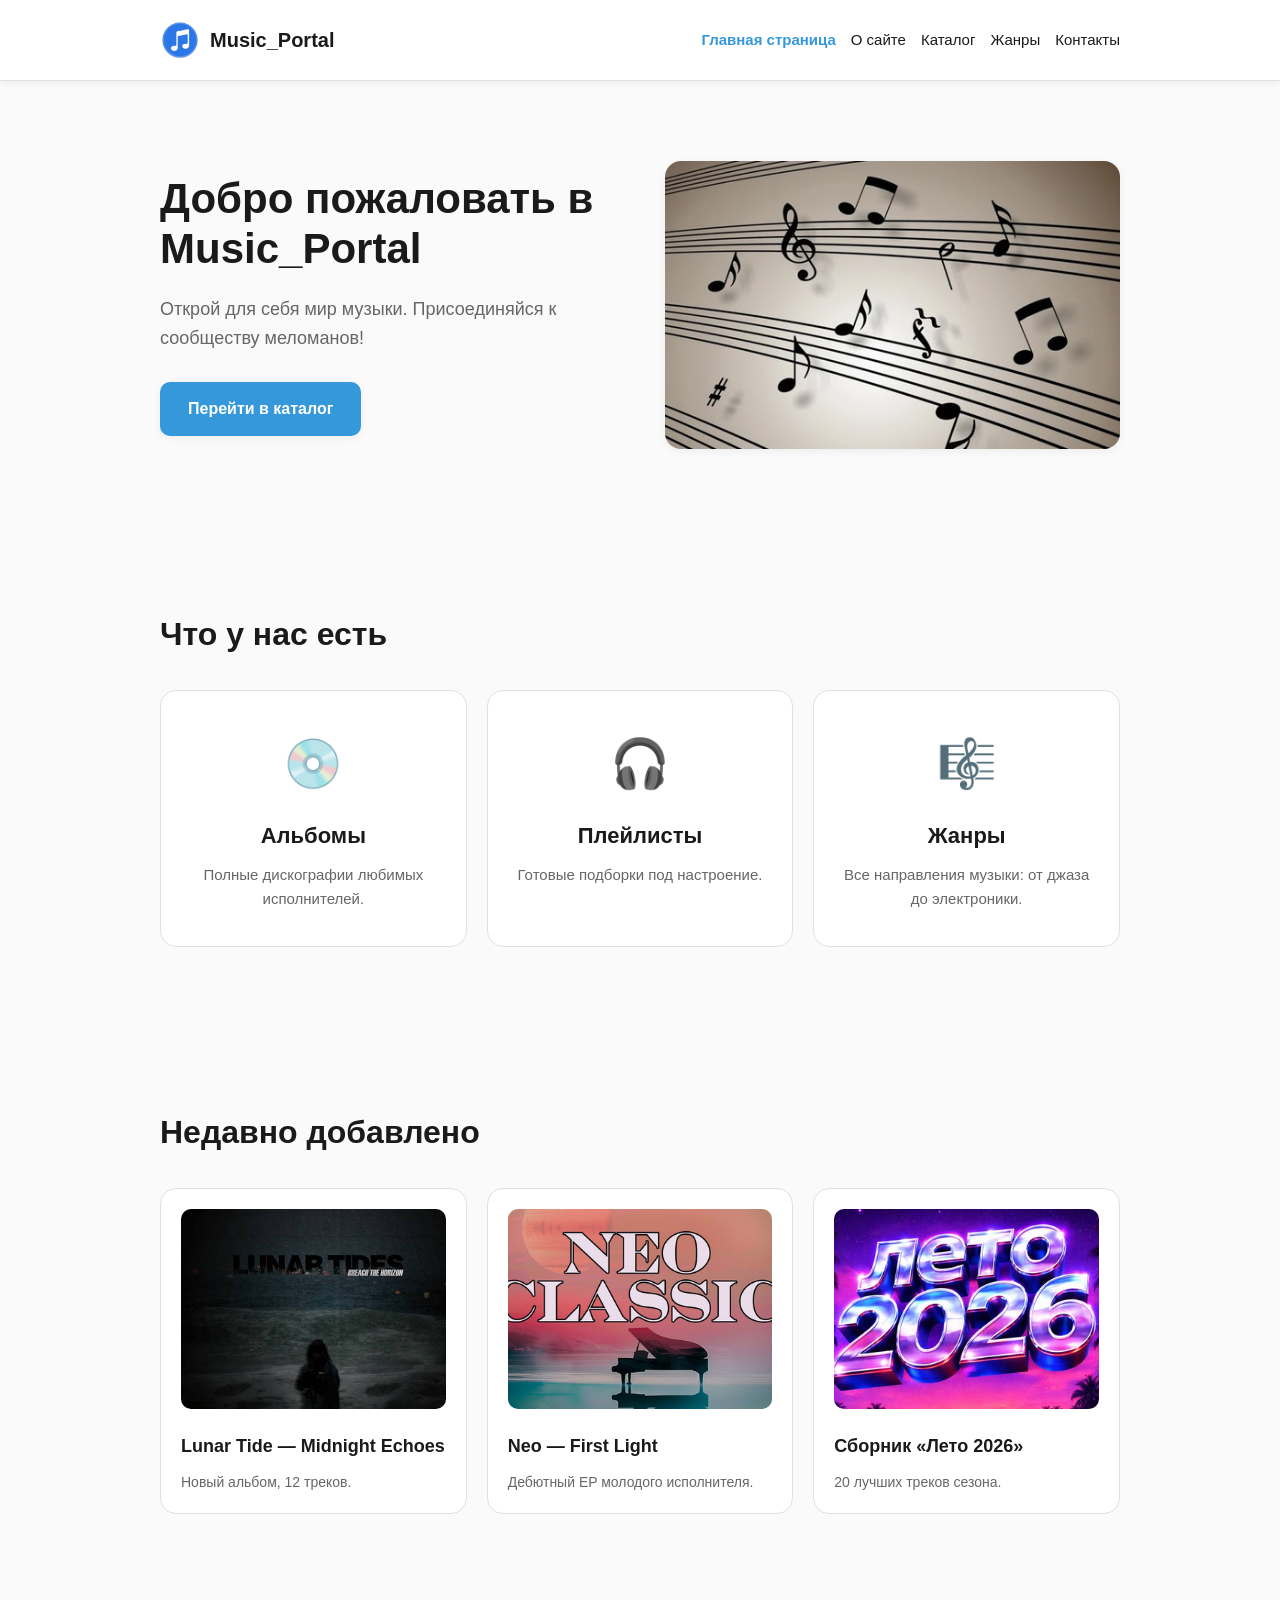
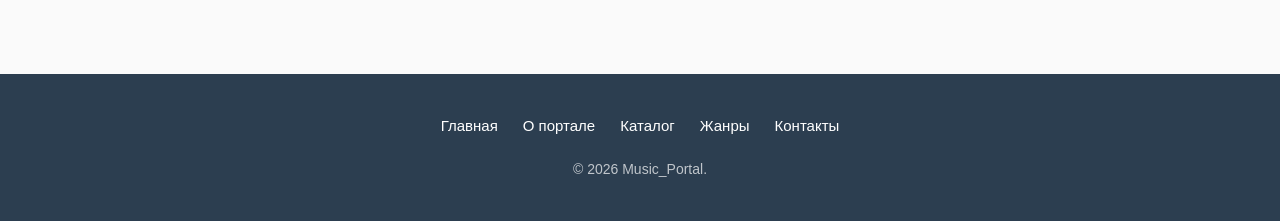
==== Music_Portal/index.html @ a6eb63cb "Add files via upload" ====
<!DOCTYPE html>
<html lang="ru">
    <head>
        <meta charset="UTF-8">
        <meta name="viewport" content="width=device-width, initial-scale=1.0">
        <meta name="description" content="Music_Portal — каталог музыки: альбомы, плейлисты, жанры. Открой для себя мир музыки.">

        <title>Music_Portal — каталог музыки, альбомы и жанры</title>

        <link rel="stylesheet" href="css/styles.css">
    </head>

    <body>

        <header class="header">
            <div class="container">

                <a href="index.html" class="logo">
                    <img src="images/logo.png" alt="" class="logo-img">
                    <span>Music_Portal</span>
                </a>

                <nav class="nav">
                    <ul class="nav-list">
                        <li><a href="index.html" class="active">Главная страница</a></li>
                        <li><a href="about.html">О сайте</a></li>
                        <li><a href="catalog.html">Каталог</a></li>
                        <li><a href="genres.html">Жанры</a></li>
                        <li><a href="contacts.html">Контакты</a></li>
                    </ul>
                </nav>
            </div>
        </header>

        <section class="intro">
            <div class="container">
                <div class="intro-text">
                    <h1 class="intro-title">Добро пожаловать в Music_Portal</h1>
                    <p class="intro-desc">Открой для себя мир музыки. Присоединяйся к сообществу меломанов!</p>
                    <a href="catalog.html" class="btn">Перейти в каталог</a>
                </div>

                <div class="slider">
                    <img src="images/slide2.png" alt="Нотная запись на нотном стане">
                </div>
            </div>
        </section>

        <section class="services">
            <div class="container">
                <h2 class="section-title">Что у нас есть</h2>
                <div class="services-grid">

                    <div class="service-card">
                        <div class="service-icon">💿</div>
                        <h3>Альбомы</h3>
                        <p>Полные дискографии любимых исполнителей.</p>
                    </div>

                    <div class="service-card">
                        <div class="service-icon">🎧</div>
                        <h3>Плейлисты</h3>
                        <p>Готовые подборки под настроение.</p>
                    </div>

                    <div class="service-card">
                        <div class="service-icon">🎼</div>
                        <h3>Жанры</h3>
                        <p>Все направления музыки: от джаза до электроники.</p>
                    </div>

                </div>
            </div>
        </section>

        <section class="recent">
            <div class="container">
                <h2 class="section-title">Недавно добавлено</h2>
                <div class="recent-grid">

                    <div class="recent-card">
                        <a href="catalog.html" class="recent-link">
                            <img src="images/recent1.jpg" alt="Lunar Tide — Midnight Echoes" loading="lazy">
                            <h4>Lunar Tide — Midnight Echoes</h4>
                            <p>Новый альбом, 12 треков.</p>
                        </a>
                    </div>

                    <div class="recent-card">
                        <a href="catalog.html" class="recent-link">
                            <img src="images/recent2.jpg" alt="Neo — First Light" loading="lazy">
                            <h4>Neo — First Light</h4>
                            <p>Дебютный EP молодого исполнителя.</p>
                        </a>
                    </div>

                    <div class="recent-card">
                        <a href="catalog.html" class="recent-link">
                            <img src="images/recent3.jpg" alt="Сборник Лето 2026" loading="lazy">
                            <h4>Сборник «Лето 2026»</h4>
                            <p>20 лучших треков сезона.</p>
                        </a>
                    </div>

                </div>
            </div>
        </section>

        <footer class="footer">
            <div class="container">
                <nav class="footer-nav">
                    <a href="index.html">Главная</a>
                    <a href="about.html">О портале</a>
                    <a href="catalog.html">Каталог</a>
                    <a href="genres.html">Жанры</a>
                    <a href="contacts.html">Контакты</a>
                </nav>
                <p>© 2026 Music_Portal.</p>
            </div>
        </footer>

        <script src="js/script.js"></script>

    </body>
</html>
---- Music_Portal/css/styles.css ----
/* ==================== СБРОС ==================== */
* {
    margin: 0;
    padding: 0;
    box-sizing: border-box;
}

/* ==================== ПЕРЕМЕННЫЕ ==================== */
:root {
    --bg: #fafafa;
    --bg-block: #ffffff;
    --text: #1a1a1a;
    --text-muted: #666666;
    --accent: #3498db;
    --accent-hover: #2980b9;
    --accent-visited: #446ead;
    --accent-active: #1c5980;
    --border: #e0e0e0;
    --shadow: 0 2px 8px rgba(0, 0, 0, 0.06);
    --shadow-hover: 0 8px 24px rgba(0, 0, 0, 0.12);
    --radius: 16px;
}

/* ==================== БАЗА ==================== */
html {
    scroll-behavior: smooth;
}

body {
    font-family: -apple-system, BlinkMacSystemFont, 'Segoe UI', Roboto, sans-serif;
    background: var(--bg);
    color: var(--text);
    line-height: 1.6;
}

.container {
    width: min(1000px, 90%);
    margin: 0 auto;
    padding: 0 20px;
}

.section-title {
    font-size: clamp(24px, 4vw, 32px);
    margin-bottom: 30px;
    color: var(--text);
    font-weight: 700;
}

/* ==================== ДОСТУПНОСТЬ ==================== */
a:focus-visible,
button:focus-visible,
input:focus-visible {
    outline: 2px solid var(--accent);
    outline-offset: 2px;
}

/* ==================== ШАПКА ==================== */
.header {
    background: var(--bg-block);
    padding: 20px 0;
    border-bottom: 1px solid var(--border);
    box-shadow: var(--shadow);
    position: sticky;
    top: 0;
    z-index: 100;
}

.header .container {
    display: flex;
    flex-wrap: wrap;
    justify-content: space-between;
    align-items: center;
    gap: 15px;
}

.logo {
    display: flex;
    align-items: center;
    gap: 10px;
    text-decoration: none;
    color: var(--text);
    font-size: 20px;
    font-weight: 700;
}

.logo-img {
    width: 40px;
    height: 40px;
    border-radius: 8px;
}

.nav-list {
    display: flex;
    flex-wrap: wrap;
    gap: 15px;
    list-style: none;
}

.nav-list a {
    color: var(--text);
    text-decoration: none;
    font-size: 15px;
    font-weight: 500;
    transition: color 0.3s;
}

.nav-list a:visited {
    color: var(--text);
}

.nav-list a:hover {
    color: var(--accent);
}

.nav-list a:active {
    color: var(--accent-active);
}

.nav-list a.active {
    color: var(--accent);
    font-weight: 700;
}

/* ==================== INTRO ==================== */
.intro {
    padding: 80px 0;
}

.intro .container {
    display: flex;
    align-items: center;
    gap: 50px;
}

.intro-text {
    flex: 1;
}

.intro-title {
    font-size: clamp(26px, 5vw, 42px);
    margin-bottom: 20px;
    color: var(--text);
    line-height: 1.2;
}

.intro-desc {
    font-size: 18px;
    margin-bottom: 30px;
    color: var(--text-muted);
}

.btn {
    display: inline-block;
    background: var(--accent);
    color: #ffffff;
    padding: 14px 28px;
    text-decoration: none;
    border-radius: 10px;
    font-weight: 600;
    transition: all 0.3s;
    box-shadow: var(--shadow);
}

.btn:visited {
    color: #ffffff;
}

.btn:hover {
    background: var(--accent-hover);
    transform: translateY(-2px);
    box-shadow: var(--shadow-hover);
}

.btn:active {
    background: var(--accent-active);
    transform: translateY(0);
}

.slider {
    flex: 1;
    position: relative;
}

.slider img {
    width: 100%;
    height: auto;
    border-radius: var(--radius);
    display: block;
    box-shadow: var(--shadow);
}

/* ==================== SERVICES ==================== */
.services {
    padding: 80px 0;
}

.services-grid {
    display: grid;
    grid-template-columns: repeat(auto-fit, minmax(250px, 1fr));
    gap: 20px;
}

.service-card {
    background: var(--bg-block);
    padding: 35px 25px;
    border-radius: var(--radius);
    text-align: center;
    border: 1px solid var(--border);
}

.service-icon {
    font-size: 48px;
    margin-bottom: 15px;
}

.service-card h3 {
    font-size: 22px;
    margin-bottom: 10px;
    color: var(--text);
}

.service-card p {
    color: var(--text-muted);
    font-size: 15px;
}

/* ==================== RECENT ==================== */
.recent {
    padding: 80px 0;
}

.recent-grid {
    display: grid;
    grid-template-columns: repeat(auto-fit, minmax(250px, 1fr));
    gap: 20px;
}

.recent-card {
    background: var(--bg-block);
    border-radius: var(--radius);
    border: 1px solid var(--border);
    transition: all 0.3s;
    overflow: hidden;
}

.recent-card:hover {
    transform: translateY(-5px);
    box-shadow: var(--shadow-hover);
}

.recent-link {
    display: block;
    padding: 20px;
    text-decoration: none;
    color: inherit;
    transition: color 0.3s;
}

.recent-link:visited {
    color: inherit;
}

.recent-link:hover {
    color: var(--accent);
}

.recent-link:active {
    color: var(--accent-active);
}

.recent-card img {
    width: 100%;
    height: 200px;
    object-fit: cover;
    border-radius: 10px;
    margin-bottom: 15px;
    background: var(--border);
}

.recent-card h4 {
    font-size: 18px;
    margin-bottom: 10px;
    color: inherit;
}

.recent-card p {
    color: var(--text-muted);
    font-size: 14px;
}

/* ==================== GENRES ==================== */
.genres {
    padding: 80px 0;
}

.genres-table {
    width: 100%;
    border-collapse: collapse;
    margin-bottom: 30px;
    background: var(--bg-block);
    border-radius: var(--radius);
    overflow: hidden;
    box-shadow: var(--shadow);
}

.genres-table caption {
    caption-side: top;
    text-align: left;
    padding: 0 0 15px;
    font-size: 15px;
    color: var(--text-muted);
}

.genres-table th {
    background: #2c3e50;
    color: #ffffff;
    padding: 18px 15px;
    text-align: left;
    font-weight: 600;
    font-size: 15px;
}

.genres-table td {
    padding: 14px 15px;
    color: var(--text);
    font-size: 15px;
    border-bottom: 1px solid var(--border);
}

.genres-table tr:last-child td {
    border-bottom: none;
}

.genre-top {
    background: #d5f4e6;
}

.genre-popular {
    background: #fef9e7;
}

.genre-average {
    background: #fdebd0;
}

.genre-rare {
    background: #ebedef;
}

.genres-legend {
    background: var(--bg-block);
    padding: 25px;
    border-radius: var(--radius);
    border: 1px solid var(--border);
}

.genres-legend h3 {
    font-size: 18px;
    margin-bottom: 15px;
    color: var(--text);
}

.genres-legend ul {
    list-style: none;
    display: flex;
    flex-wrap: wrap;
    gap: 20px;
}

.genres-legend li {
    display: flex;
    align-items: center;
    gap: 8px;
    color: var(--text);
    font-size: 15px;
}

.legend-color {
    width: 16px;
    height: 16px;
    border-radius: 4px;
    display: inline-block;
}

.legend-top {
    background: #2ecc71;
}

.legend-popular {
    background: #f1c40f;
}

.legend-average {
    background: #e67e22;
}

.legend-rare {
    background: #95a5a6;
}

/* ==================== CONTACTS ==================== */
.contacts {
    padding: 80px 0;
}

.contacts-list {
    list-style: none;
    margin-bottom: 40px;
}

.contacts-list li {
    font-size: 16px;
    color: var(--text);
    padding: 12px 0;
    border-bottom: 1px solid var(--border);
}

.contacts-list li:last-child {
    border-bottom: none;
}

.contacts-list a {
    color: var(--accent);
    text-decoration: none;
    transition: color 0.3s;
}

.contacts-list a:visited {
    color: var(--accent-visited);
}

.contacts-list a:hover {
    color: var(--accent-hover);
    text-decoration: underline;
}

.contacts-list a:active {
    color: var(--accent-active);
}

.map {
    margin-bottom: 40px;
    border-radius: var(--radius);
    overflow: hidden;
    box-shadow: var(--shadow);
}

.map-inner {
    position: relative;
    overflow: hidden;
}

.map-inner iframe {
    width: 100%;
    height: 600px;
    border: none;
    display: block;
}

.map-link {
    color: #eee;
    font-size: 12px;
    position: absolute;
    left: 0;
    text-decoration: none;
}

.map-link:first-of-type {
    top: 0;
}

.map-link:last-of-type {
    top: 14px;
}

.map-link:visited {
    color: #eee;
}

.social-list {
    list-style: none;
}

.social-list li {
    margin-bottom: 12px;
}

.social-list a {
    color: var(--accent);
    text-decoration: none;
    font-size: 16px;
    transition: color 0.3s;
}

.social-list a:visited {
    color: var(--accent-visited);
}

.social-list a:hover {
    color: var(--accent-hover);
    text-decoration: underline;
}

.social-list a:active {
    color: var(--accent-active);
}

/* ==================== FOOTER ==================== */
.footer {
    background: #2c3e50;
    color: #ffffff;
    padding: 40px 0;
    margin-top: 80px;
}

.footer-nav {
    display: flex;
    justify-content: center;
    gap: 25px;
    margin-bottom: 20px;
    flex-wrap: wrap;
}

.footer-nav a {
    color: #ffffff;
    text-decoration: none;
    font-size: 15px;
    transition: color 0.3s;
}

.footer-nav a:visited {
    color: #ffffff;
}

.footer-nav a:hover {
    color: var(--accent);
}

.footer-nav a:active {
    color: var(--accent-active);
}

.footer p {
    text-align: center;
    color: #ffffff;
    font-size: 14px;
    opacity: 0.7;
}

/* ==================== КАТАЛОГ ==================== */
.catalog {
    padding: 80px 0;
}

.catalog-grid {
    display: grid;
    grid-template-columns: 1fr;
    gap: 20px;
    max-width: 900px;
    margin: 0 auto;
}

.catalog-card {
    background: var(--bg-block);
    padding: 25px;
    border-radius: var(--radius);
    display: flex;
    gap: 25px;
    align-items: center;
    border: 1px solid var(--border);
    transition: all 0.3s;
}

.catalog-card:hover {
    transform: translateY(-5px);
    box-shadow: var(--shadow-hover);
}

.catalog-image {
    width: 180px;
    height: 180px;
    object-fit: cover;
    border-radius: 12px;
    flex-shrink: 0;
    background: var(--border);
}

.catalog-card h3 {
    font-size: 22px;
    margin-bottom: 5px;
    color: var(--text);
}

.catalog-album {
    font-size: 15px;
    color: var(--text-muted);
    font-style: italic;
    margin-bottom: 8px;
}

.catalog-genre {
    font-size: 13px;
    color: var(--accent);
    font-weight: 600;
    margin-bottom: 10px;
    text-transform: uppercase;
    letter-spacing: 0.5px;
}

.catalog-genre a {
    color: var(--accent);
    text-decoration: none;
    transition: color 0.3s;
}

.catalog-genre a:visited {
    color: var(--accent-visited);
}

.catalog-genre a:hover {
    color: var(--accent-hover);
    text-decoration: underline;
}

.catalog-genre a:active {
    color: var(--accent-active);
}

.catalog-desc {
    font-size: 14px;
    color: var(--text-muted);
    line-height: 1.6;
}

/* ==================== СТРАНИЦА "О САЙТЕ" ==================== */
.page-intro {
    padding: 80px 0 40px;
    text-align: center;
}

.page-intro h1 {
    font-size: clamp(28px, 5vw, 42px);
    margin-bottom: 15px;
    color: var(--text);
}

.page-intro p {
    font-size: 18px;
    color: var(--text-muted);
    max-width: 600px;
    margin: 0 auto;
}

.stats {
    padding: 60px 0;
}

.stats-grid {
    display: grid;
    grid-template-columns: repeat(auto-fit, minmax(200px, 1fr));
    gap: 20px;
}

.stat-card {
    background: var(--bg-block);
    padding: 30px;
    border-radius: var(--radius);
    text-align: center;
    border: 1px solid var(--border);
    box-shadow: var(--shadow);
}

.stat-number {
    font-size: 36px;
    font-weight: 700;
    color: var(--accent);
    margin-bottom: 10px;
}

.stat-card p {
    color: var(--text-muted);
    font-size: 15px;
}

.mission {
    padding: 60px 0;
}

.mission p {
    font-size: 18px;
    color: var(--text);
    max-width: 700px;
    line-height: 1.7;
    margin-bottom: 15px;
}

.mission p:last-child {
    margin-bottom: 0;
}

.mission a {
    color: var(--accent);
    text-decoration: none;
    transition: color 0.3s;
}

.mission a:visited {
    color: var(--accent-visited);
}

.mission a:hover {
    color: var(--accent-hover);
    text-decoration: underline;
}

.mission a:active {
    color: var(--accent-active);
}

/* ==================== АДАПТИВНОСТЬ ==================== */

/* Планшет (до 900px) */
@media (max-width: 900px) {
    .intro .container {
        flex-direction: column;
        gap: 30px;
    }
}

/* Телефон (до 500px) */
@media (max-width: 500px) {
    /* Шапка */
    .header .container {
        flex-direction: column;
        gap: 15px;
    }

    .nav-list {
        justify-content: center;
        gap: 12px;
    }

    .nav-list a {
        font-size: 14px;
    }

    /* Intro */
    .intro {
        padding: 50px 0;
    }

    .intro-desc {
        font-size: 16px;
    }

    /* Сетки — 1 колонка */
    .services-grid,
    .recent-grid {
        grid-template-columns: 1fr;
    }

    /* Каталог — карточка в колонку */
    .catalog-card {
        flex-direction: column;
        text-align: center;
    }

    .catalog-image {
        width: 100%;
        height: 200px;
    }

    /* Таблица жанров */
    .genres-table th,
    .genres-table td {
        padding: 8px;
        font-size: 13px;
    }

    /* Легенда */
    .genres-legend ul {
        flex-direction: column;
        gap: 10px;
    }

    /* Контакты */
    .map-inner iframe {
        height: 300px;
    }

    /* Подвал */
    .footer-nav {
        gap: 15px;
    }

    .footer-nav a {
        font-size: 13px;
    }

    .footer p {
        font-size: 12px;
    }
}
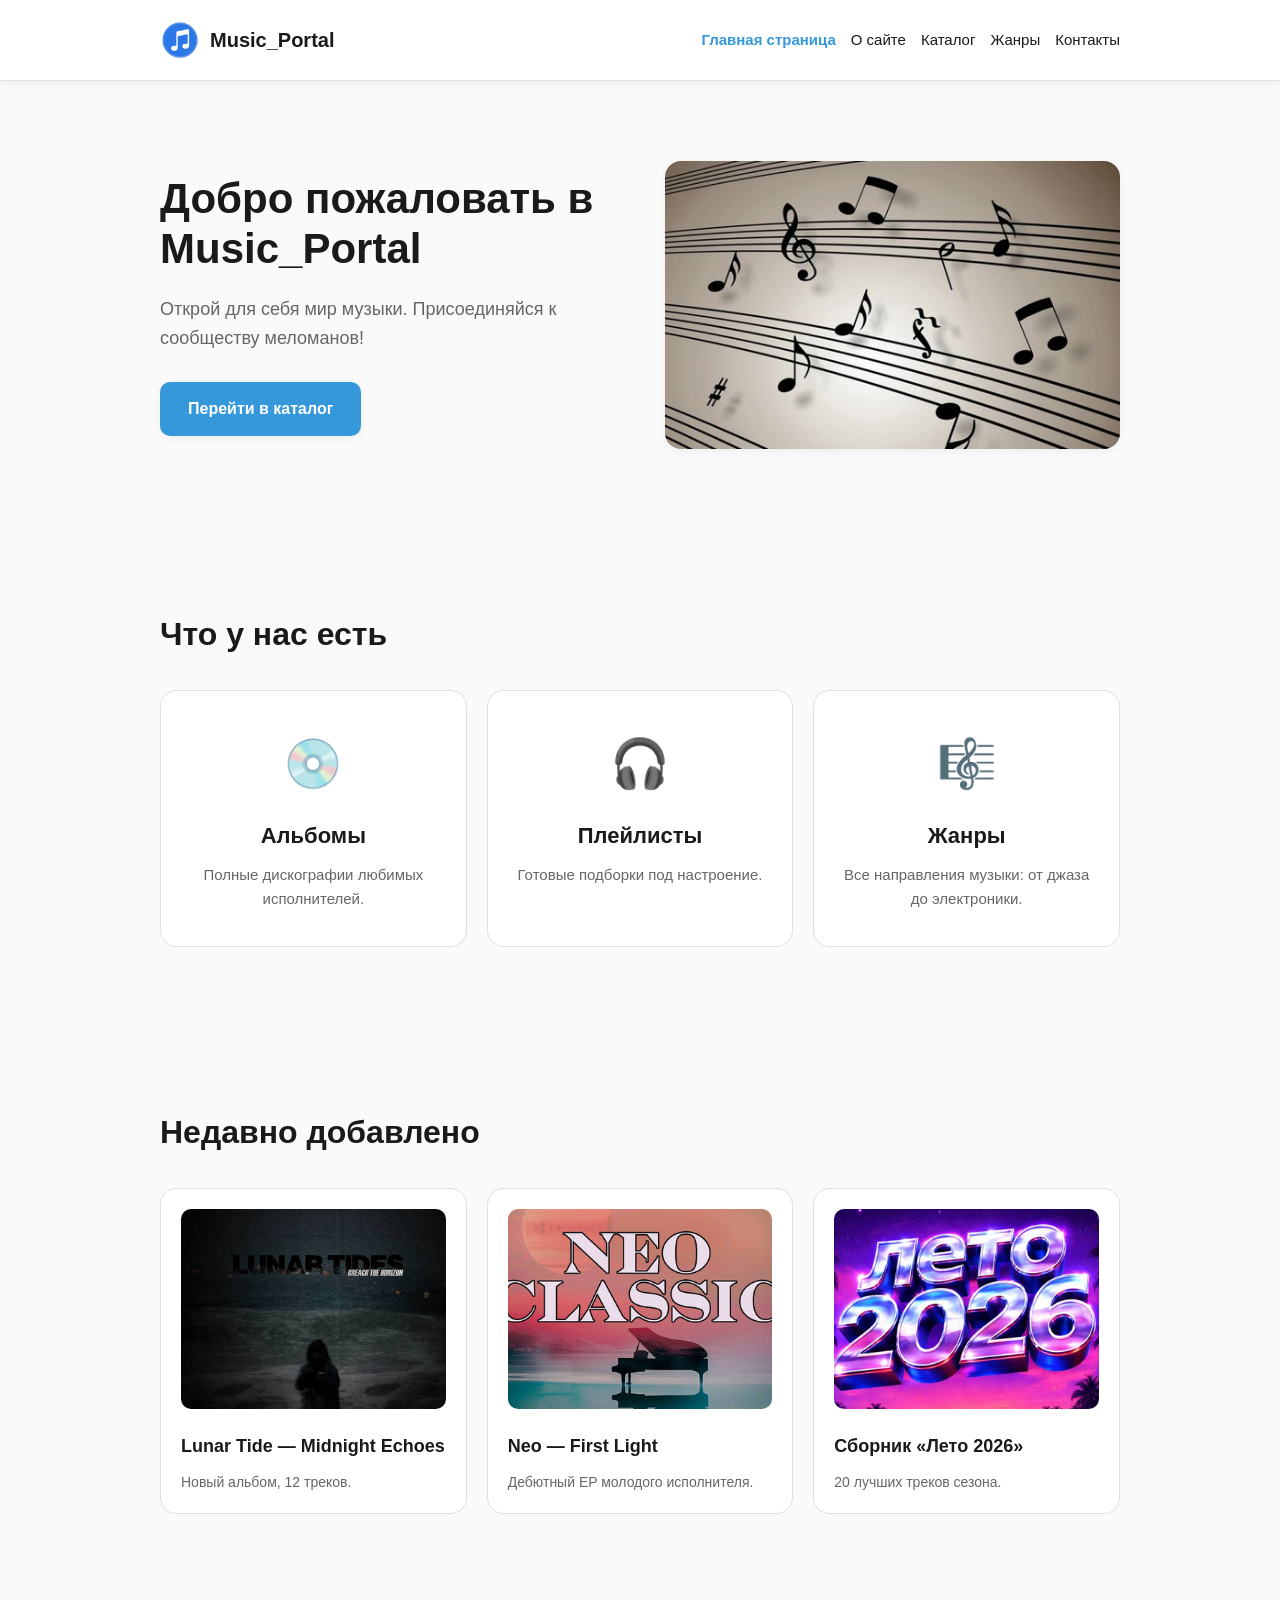
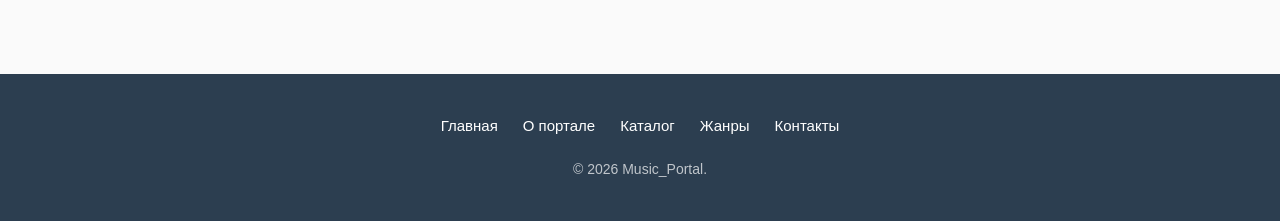
==== commit ba08957f: "Add files via upload" ====
--- a/Music_Portal/index.html
+++ b/Music_Portal/index.html
@@ -81,7 +81,7 @@
                     <div class="recent-card">
                         <a href="catalog.html" class="recent-link">
                             <img src="images/recent1.jpg" alt="Lunar Tide — Midnight Echoes" loading="lazy">
-                            <h4>Lunar Tide — Midnight Echoes</h4>
+                            <h3>Lunar Tide — Midnight Echoes</h3>
                             <p>Новый альбом, 12 треков.</p>
                         </a>
                     </div>
@@ -89,7 +89,7 @@
                     <div class="recent-card">
                         <a href="catalog.html" class="recent-link">
                             <img src="images/recent2.jpg" alt="Neo — First Light" loading="lazy">
-                            <h4>Neo — First Light</h4>
+                            <h3>Neo — First Light</h3>
                             <p>Дебютный EP молодого исполнителя.</p>
                         </a>
                     </div>
@@ -97,7 +97,7 @@
                     <div class="recent-card">
                         <a href="catalog.html" class="recent-link">
                             <img src="images/recent3.jpg" alt="Сборник Лето 2026" loading="lazy">
-                            <h4>Сборник «Лето 2026»</h4>
+                            <h3>Сборник «Лето 2026»</h3>
                             <p>20 лучших треков сезона.</p>
                         </a>
                     </div>
--- a/Music_Portal/css/styles.css
+++ b/Music_Portal/css/styles.css
@@ -277,7 +277,7 @@
     background: var(--border);
 }
 
-.recent-card h4 {
+.recent-card h3 {
     font-size: 18px;
     margin-bottom: 10px;
     color: inherit;
